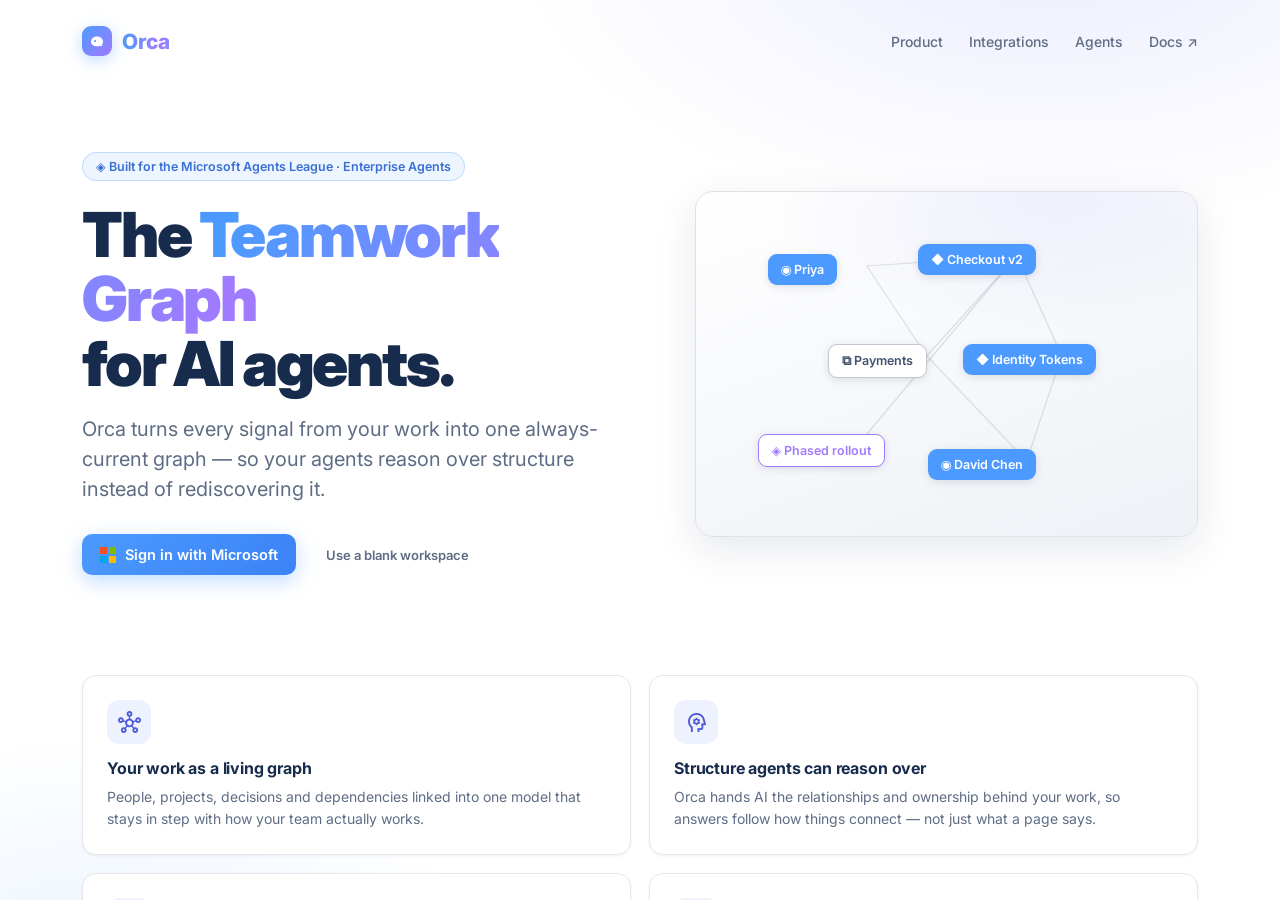
==== web/index.html @ d0d01e32 "Landing: animated Orca wordmark (gradient shimmer) + logo float + hero entrance" ====
<!DOCTYPE html>
<html lang="en">
<head>
  <meta charset="UTF-8" />
  <meta name="viewport" content="width=device-width, initial-scale=1.0" />
  <title>Orca — The Teamwork Graph for AI agents</title>
  <link rel="icon" type="image/svg+xml" href="./favicon.svg" />
  <link rel="apple-touch-icon" href="./favicon.svg" />
  <link rel="preconnect" href="https://fonts.googleapis.com" />
  <link rel="preconnect" href="https://fonts.gstatic.com" crossorigin />
  <link href="https://fonts.googleapis.com/css2?family=Material+Symbols+Outlined:opsz,wght,FILL,GRAD@20..48,400,0,0&display=swap" rel="stylesheet" />
  <link href="https://fonts.googleapis.com/css2?family=Inter:wght@400;500;600;700;800;900&family=JetBrains+Mono:wght@500;600&display=swap" rel="stylesheet" />
  <link rel="stylesheet" href="./styles.css?v=1781493607" />

  <!-- Graph + markdown libs (CDN, no build step). Order matters for fcose. -->
  <script src="https://cdn.jsdelivr.net/npm/cytoscape@3.30.2/dist/cytoscape.min.js"></script>
  <script src="https://cdn.jsdelivr.net/npm/layout-base@2.0.1/layout-base.js"></script>
  <script src="https://cdn.jsdelivr.net/npm/cose-base@2.2.0/cose-base.js"></script>
  <script src="https://cdn.jsdelivr.net/npm/cytoscape-fcose@2.2.0/cytoscape-fcose.js"></script>
  <script src="https://cdn.jsdelivr.net/npm/marked/marked.min.js"></script>
  <script src="https://cdn.jsdelivr.net/npm/@azure/msal-browser@2.38.3/lib/msal-browser.min.js"></script>
</head>
<body>
  <div id="app"></div>
  <!-- local/runtime config (git-ignored; not committed). Sets window.ORCA_MSAL_CLIENT_ID etc. -->
  <script src="./config.js"></script>
  <script type="module" src="./app.js?v=1781493607"></script>
</body>
</html>
---- web/styles.css ----
:root {
  --bg: #0d1117;
  --bg-2: #11151c;
  --panel: #161b22;
  --panel-2: #1c2128;
  --panel-3: #21262d;
  --border: #2a313c;
  --border-soft: #232a33;
  --text: #e6edf3;
  --text-dim: #9aa6b2;
  --text-faint: #6b7682;
  --accent: #4c9aff;
  --accent-2: #a17bff;
  --green: #57d9a3;
  --orange: #ffab00;
  --red: #ff5630;
  --shadow: 0 10px 40px rgba(0,0,0,0.45);
  --radius: 12px;
}

* { box-sizing: border-box; }
html, body { height: 100%; margin: 0; }
body {
  font-family: 'Inter', system-ui, -apple-system, sans-serif;
  background: var(--bg);
  color: var(--text);
  -webkit-font-smoothing: antialiased;
  overflow: hidden;
}
#app { height: 100vh; width: 100vw; }
button { font-family: inherit; cursor: pointer; }
a { color: inherit; }
::-webkit-scrollbar { width: 9px; height: 9px; }
::-webkit-scrollbar-thumb { background: #2c333d; border-radius: 6px; }
::-webkit-scrollbar-track { background: transparent; }

/* ============ Brand mark ============ */
.brand { display: inline-flex; align-items: center; gap: 10px; font-weight: 800; letter-spacing: -0.02em; }
.brand .logo {
  width: 30px; height: 30px; border-radius: 9px;
  background: linear-gradient(135deg, #4c9aff, #a17bff);
  display: grid; place-items: center; color: #fff; font-size: 17px;
  box-shadow: 0 4px 16px rgba(76,154,255,0.35);
}
.brand .logo svg { width: 18px; height: 18px; }

/* ============ Landing ============ */
.landing {
  height: 100vh; overflow-y: auto;
  background:
    radial-gradient(900px 500px at 80% -5%, rgba(76,154,255,0.16), transparent 60%),
    radial-gradient(700px 500px at 10% 110%, rgba(161,123,255,0.14), transparent 55%),
    var(--bg);
}
.landing-nav {
  max-width: 1180px; margin: 0 auto; padding: 26px 32px;
  display: flex; align-items: center; justify-content: space-between;
}
.landing-nav .brand { font-size: 21px; }
.landing-nav .nav-links { display: flex; gap: 26px; color: var(--text-dim); font-size: 14px; font-weight: 500; }
.landing-nav .nav-links span { cursor: default; }

.hero {
  max-width: 1180px; margin: 0 auto; padding: 70px 32px 40px;
  display: grid; grid-template-columns: 1.05fr 0.95fr; gap: 56px; align-items: center;
}
.hero-eyebrow {
  display: inline-flex; align-items: center; gap: 8px;
  font-size: 12.5px; font-weight: 600; color: var(--accent);
  background: rgba(76,154,255,0.1); border: 1px solid rgba(76,154,255,0.25);
  padding: 6px 13px; border-radius: 999px; margin-bottom: 22px;
}
.hero h1 {
  font-size: 62px; line-height: 1.04; letter-spacing: -0.035em;
  margin: 0 0 18px; font-weight: 900;
}
.hero h1 .grad {
  background: linear-gradient(120deg, #4c9aff 10%, #a17bff 90%);
  -webkit-background-clip: text; background-clip: text; -webkit-text-fill-color: transparent;
}
.hero .tagline { font-size: 20px; color: var(--text-dim); margin: 0 0 30px; line-height: 1.5; max-width: 520px; }
.hero-actions { display: flex; align-items: center; gap: 16px; flex-wrap: wrap; }

.btn {
  border: 1px solid var(--border); background: var(--panel-2); color: var(--text);
  padding: 12px 18px; border-radius: 10px; font-size: 14.5px; font-weight: 600;
  display: inline-flex; align-items: center; gap: 9px; transition: all .15s ease;
}
.btn:hover { border-color: #3a434f; background: var(--panel-3); }
.btn-primary {
  background: linear-gradient(135deg, #4c9aff, #3b82f6); border: none; color: #fff;
  box-shadow: 0 6px 20px rgba(76,154,255,0.35);
}
.btn-primary:hover { filter: brightness(1.08); }
.btn-ghost { background: transparent; border-color: transparent; color: var(--text-dim); }
.btn-ghost:hover { color: var(--text); background: var(--panel-2); }
.btn-sm { padding: 8px 13px; font-size: 13px; }
.btn[disabled] { opacity: .5; cursor: not-allowed; }
.ms-logo { display: inline-grid; grid-template-columns: 1fr 1fr; gap: 2px; width: 16px; height: 16px; }
.ms-logo i { display: block; }
.ms-logo i:nth-child(1){background:#f25022;} .ms-logo i:nth-child(2){background:#7fba00;}
.ms-logo i:nth-child(3){background:#00a4ef;} .ms-logo i:nth-child(4){background:#ffb900;}

.hero-visual {
  background: linear-gradient(160deg, #11161e, #0c1016);
  border: 1px solid var(--border); border-radius: 18px; padding: 22px;
  box-shadow: var(--shadow); position: relative; overflow: hidden;
}
.hero-visual::before {
  content:''; position:absolute; inset:0;
  background: radial-gradient(400px 200px at 70% 0%, rgba(161,123,255,0.12), transparent 70%);
}
.mini-graph { position: relative; height: 300px; }
.mini-chip {
  position: absolute; display: inline-flex; align-items: center; gap: 7px;
  padding: 8px 13px; border-radius: 9px; font-size: 12.5px; font-weight: 600;
  white-space: nowrap; box-shadow: 0 3px 12px rgba(0,0,0,.4);
}
.mini-svg { position: absolute; inset: 0; width: 100%; height: 100%; pointer-events: none; }

.features {
  max-width: 1180px; margin: 30px auto 0; padding: 30px 32px 90px;
  display: grid; grid-template-columns: repeat(2, 1fr); gap: 18px;
}
.feature {
  background: var(--panel); border: 1px solid var(--border-soft); border-radius: 14px;
  padding: 24px; transition: border-color .15s, transform .15s;
}
.feature:hover { border-color: #313a46; transform: translateY(-2px); }
.feature .ic { font-size: 22px; margin-bottom: 12px; display:block; }
.feature h3 { margin: 0 0 8px; font-size: 16px; font-weight: 700; letter-spacing: -0.01em; }
.feature p { margin: 0; color: var(--text-dim); font-size: 14px; line-height: 1.55; }
.feature.stat h3 { font-size: 30px; background: linear-gradient(120deg,#57d9a3,#4c9aff); -webkit-background-clip:text; background-clip:text; -webkit-text-fill-color:transparent; }

/* ============ Modal (blank workspace / connect) ============ */
.modal-overlay {
  position: fixed; inset: 0; background: rgba(5,8,12,0.7); backdrop-filter: blur(4px);
  display: grid; place-items: center; z-index: 100; animation: fade .15s ease;
}
@keyframes fade { from { opacity: 0; } }
.modal {
  background: var(--panel); border: 1px solid var(--border); border-radius: 16px;
  width: 460px; max-width: calc(100vw - 40px); padding: 28px; box-shadow: var(--shadow);
  animation: pop .18s ease;
}
@keyframes pop { from { transform: translateY(10px) scale(.98); opacity: 0; } }
.modal h2 { margin: 0 0 6px; font-size: 20px; letter-spacing: -0.01em; }
.modal p.sub { margin: 0 0 20px; color: var(--text-dim); font-size: 13.5px; }
.field { margin-bottom: 14px; }
.field label { display: block; font-size: 12px; color: var(--text-dim); margin-bottom: 6px; font-weight: 600; }
.field input, .field textarea, .field select {
  width: 100%; background: var(--bg-2); border: 1px solid var(--border); color: var(--text);
  padding: 11px 13px; border-radius: 9px; font-size: 14px; font-family: inherit; outline: none;
}
.field input:focus, .field textarea:focus { border-color: var(--accent); }
.field textarea { resize: vertical; min-height: 110px; line-height: 1.5; }
.modal-actions { display: flex; gap: 10px; justify-content: flex-end; margin-top: 8px; }
.modal-close { position: absolute; }

/* ============ Workspace shell ============ */
.workspace { display: grid; grid-template-columns: 270px 1fr; height: 100vh; }
@media (max-width: 1200px){ .workspace { grid-template-columns: 240px 1fr; } }

.sidebar { background: var(--bg-2); border-right: 1px solid var(--border-soft); display: flex; flex-direction: column; overflow: hidden; }
.sidebar-head { padding: 18px 18px 14px; border-bottom: 1px solid var(--border-soft); }
.sidebar-head .brand { font-size: 17px; }
.ws-card { display: flex; align-items: center; gap: 11px; margin-top: 16px; }
.ws-avatar {
  width: 36px; height: 36px; border-radius: 50%; flex: none;
  background: linear-gradient(135deg, #4c9aff, #a17bff); display: grid; place-items: center;
  color: #fff; font-weight: 700; font-size: 14px;
}
.ws-card .meta { overflow: hidden; }
.ws-card .meta .nm { font-weight: 600; font-size: 13.5px; white-space: nowrap; overflow: hidden; text-overflow: ellipsis; }
.ws-card .meta .sub { font-size: 11.5px; color: var(--text-faint); white-space: nowrap; overflow: hidden; text-overflow: ellipsis; }

.nav-seg { display: flex; gap: 4px; padding: 12px 14px; }
.nav-seg button {
  flex: 1; background: transparent; border: 1px solid transparent; color: var(--text-dim);
  padding: 8px; border-radius: 8px; font-size: 13px; font-weight: 600;
}
.nav-seg button.active { background: var(--panel-2); color: var(--text); border-color: var(--border); }

.side-section { padding: 6px 14px; flex: 1; overflow-y: auto; }
.side-section .hdr {
  display: flex; align-items: center; justify-content: space-between;
  padding: 12px 4px 8px; font-size: 11px; text-transform: uppercase; letter-spacing: .08em;
  color: var(--text-faint); font-weight: 700;
}
.source-item {
  display: flex; align-items: center; gap: 10px; padding: 9px 10px; border-radius: 9px;
  margin-bottom: 4px; transition: background .12s;
}
.source-item:hover { background: var(--panel-2); }
.source-ic { width: 30px; height: 30px; border-radius: 8px; flex: none; display: grid; place-items: center; font-size: 14px; background: var(--panel-2); border: 1px solid var(--border); }
.source-item .nm { font-size: 13px; font-weight: 500; white-space: nowrap; overflow: hidden; text-overflow: ellipsis; }
.source-item .ty { font-size: 11px; color: var(--text-faint); }
.badge {
  font-size: 9.5px; font-weight: 800; text-transform: uppercase; letter-spacing: .05em;
  padding: 2px 8px; border-radius: 999px; flex: none; border: 1px solid transparent;
}
.badge.connected, .badge.ingested { background: rgba(0,135,90,0.10); color: #006644; border-color: rgba(0,135,90,0.45); }
.badge.pending { background: rgba(255,139,0,0.10); color: #b25000; border-color: rgba(255,139,0,0.45); }
.badge.soon { background: rgba(99,102,241,0.08); color: #4c5bd4; border-color: rgba(99,102,241,0.35); }

.add-source-btn {
  margin: 8px 14px 14px; padding: 11px; border-radius: 10px; width: calc(100% - 28px);
  background: var(--panel-2); border: 1px dashed #3a434f; color: var(--text);
  font-weight: 600; font-size: 13.5px; display: flex; align-items: center; justify-content: center; gap: 8px;
}
.add-source-btn:hover { border-color: var(--accent); color: var(--accent); }
.sidebar-foot { padding: 12px 14px; border-top: 1px solid var(--border-soft); }

/* ============ Center (graph) ============ */
.center { background: var(--bg); position: relative; display: flex; flex-direction: column; overflow: hidden; }
.toolbar {
  position: absolute; top: 14px; left: 14px; right: 14px; z-index: 5;
  display: flex; align-items: center; gap: 10px;
}
.toolbar .title { font-weight: 700; font-size: 14px; margin-right: auto; display:flex; align-items:center; gap:8px; }
.toolbar .title .dot { width: 7px; height: 7px; border-radius: 50%; background: var(--green); box-shadow: 0 0 8px var(--green); }
.search-box { position: relative; }
.search-box input {
  width: 230px; background: rgba(22,27,34,0.9); border: 1px solid var(--border); color: var(--text);
  padding: 9px 12px 9px 32px; border-radius: 9px; font-size: 13px; outline: none; backdrop-filter: blur(6px);
}
.search-box input:focus { border-color: var(--accent); width: 270px; }
.search-box .si { position: absolute; left: 11px; top: 50%; transform: translateY(-50%); color: var(--text-faint); font-size: 13px; }
.tool-btn {
  width: 36px; height: 36px; border-radius: 9px; background: rgba(22,27,34,0.9); backdrop-filter: blur(6px);
  border: 1px solid var(--border); color: var(--text-dim); display: grid; place-items: center; font-size: 15px;
}
.tool-btn:hover { color: var(--text); border-color: #3a434f; }

#cy { flex: 1; width: 100%; height: 100%; }

.graph-legend {
  position: absolute; bottom: 14px; left: 14px; z-index: 5;
  display: flex; flex-wrap: wrap; gap: 6px 14px; max-width: 60%;
  background: rgba(13,17,23,0.7); backdrop-filter: blur(6px);
  padding: 9px 13px; border-radius: 10px; border: 1px solid var(--border-soft);
}
.graph-legend .lg { display: inline-flex; align-items: center; gap: 6px; font-size: 11.5px; color: var(--text-dim); }
.graph-legend .lg .sw { width: 11px; height: 11px; border-radius: 4px; flex: none; }

.evidence-bar {
  position: absolute; bottom: 14px; right: 14px; z-index: 6;
  display: none; align-items: center; gap: 12px;
  background: rgba(76,154,255,0.12); border: 1px solid rgba(76,154,255,0.4);
  padding: 9px 14px; border-radius: 10px; font-size: 12.5px; color: var(--accent); backdrop-filter: blur(6px);
}
.evidence-bar.show { display: flex; }
.evidence-bar button { background: rgba(76,154,255,0.2); border: none; color: var(--accent); padding: 5px 10px; border-radius: 7px; font-size: 12px; font-weight: 600; }

.empty-state {
  position: absolute; inset: 0; display: flex; flex-direction: column; align-items: center; justify-content: center;
  text-align: center; padding: 40px; z-index: 4;
}
.empty-state .big { font-size: 46px; margin-bottom: 16px; opacity: .8; }
.empty-state h2 { margin: 0 0 8px; font-size: 22px; }
.empty-state p { color: var(--text-dim); margin: 0 0 24px; max-width: 380px; line-height: 1.5; }
.empty-state .row { display: flex; gap: 12px; flex-wrap: wrap; justify-content: center; }

/* graph loading */
.cy-loading { position: absolute; inset: 0; display: grid; place-items: center; z-index: 3; color: var(--text-faint); font-size: 13px; }

/* ============ Right (Ask Orca) ============ */
/* floating bottom-right assistant */
.askpanel {
  position: fixed; right: 24px; bottom: 24px; z-index: 60;
  width: 400px; height: min(72vh, 680px);
  background: var(--bg-2); border: 1px solid var(--border-soft); border-radius: 16px;
  box-shadow: 0 24px 70px rgba(0,0,0,0.55), 0 0 0 1px rgba(255,255,255,0.02);
  display: flex; flex-direction: column; overflow: hidden;
  transform: translateY(16px) scale(0.98); opacity: 0; pointer-events: none;
  transition: transform .18s ease, opacity .18s ease;
}
.askpanel.open { transform: none; opacity: 1; pointer-events: auto; }
.askpanel-head .hd { flex: 1; }
.ask-close { margin-left: auto; background: transparent; border: 0; color: var(--text-faint); font-size: 18px; cursor: pointer; border-radius: 8px; width: 30px; height: 30px; }
.ask-close:hover { background: var(--surface); color: var(--text); }
.ask-fab {
  position: fixed; right: 24px; bottom: 24px; z-index: 60;
  display: inline-flex; align-items: center; gap: 9px;
  padding: 12px 18px 12px 14px; border: 0; border-radius: 999px; cursor: pointer;
  background: linear-gradient(135deg,#4c9aff,#a17bff); color: #fff; font-weight: 700; font-size: 14px;
  box-shadow: 0 12px 34px rgba(76,154,255,0.45);
  transition: transform .15s ease, opacity .15s ease;
}
.ask-fab svg, .ask-fab .logo { width: 20px; height: 20px; }
.ask-fab:hover { transform: translateY(-2px); }
.ask-fab.hidden { opacity: 0; pointer-events: none; transform: scale(0.9); }
.followups { display: flex; flex-direction: column; gap: 7px; margin-top: 4px; }
.chip.followup { text-align: left; white-space: normal; line-height: 1.35; }
.askpanel-head { padding: 16px 18px; border-bottom: 1px solid var(--border-soft); display: flex; align-items: center; gap: 10px; }
.askpanel-head .orca-mark { width: 30px; height: 30px; border-radius: 9px; background: linear-gradient(135deg,#4c9aff,#a17bff); display:grid; place-items:center; color:#fff; font-weight:800; }
.askpanel-head .t { font-weight: 700; font-size: 15px; }
.askpanel-head .s { font-size: 11.5px; color: var(--text-faint); }

.ask-body { flex: 1; overflow-y: auto; padding: 16px 18px; }
.ask-intro { color: var(--text-dim); font-size: 13.5px; line-height: 1.55; margin-bottom: 16px; }
.chips { display: flex; flex-wrap: wrap; gap: 8px; margin-bottom: 8px; }
.chip {
  background: var(--panel-2); border: 1px solid var(--border); color: var(--text-dim);
  padding: 8px 12px; border-radius: 999px; font-size: 12.5px; font-weight: 500; transition: all .12s;
}
.chip:hover { border-color: var(--accent); color: var(--text); }

.qa { margin-bottom: 22px; }
.qa .q { display: flex; gap: 10px; margin-bottom: 14px; }
.qa .q .ava { width: 26px; height: 26px; border-radius: 50%; flex:none; background: var(--panel-3); display:grid; place-items:center; font-size:12px; font-weight:700; color: var(--text-dim); }
.qa .q .txt { background: var(--panel-2); border: 1px solid var(--border); padding: 9px 13px; border-radius: 12px; border-top-left-radius: 4px; font-size: 13.5px; font-weight: 500; }

.answer-card { background: var(--panel); border: 1px solid var(--border-soft); border-radius: 14px; padding: 16px; }
.answer-card.refused { border-color: rgba(255,86,48,0.5); background: rgba(255,86,48,0.06); }
.refused-tag { display:inline-flex; align-items:center; gap:6px; font-size:11px; font-weight:700; text-transform:uppercase; letter-spacing:.05em; color: var(--red); margin-bottom: 8px; }

.confidence { display: flex; align-items: center; gap: 10px; margin-bottom: 14px; }
.confidence .label { font-size: 11px; color: var(--text-faint); font-weight: 600; white-space: nowrap; }
.confidence .track { flex: 1; height: 6px; background: var(--panel-3); border-radius: 99px; overflow: hidden; }
.confidence .fill { height: 100%; border-radius: 99px; background: linear-gradient(90deg, #4c9aff, #57d9a3); transition: width .5s ease; }
.confidence .pct { font-size: 12px; font-weight: 700; color: var(--text); }

.md { font-size: 13.8px; line-height: 1.6; color: var(--text); }
.md p { margin: 0 0 10px; }
.md strong { color: #fff; font-weight: 700; }
.md ul, .md ol { margin: 0 0 10px; padding-left: 20px; }
.md li { margin-bottom: 4px; }
.md code { background: var(--panel-3); padding: 1px 5px; border-radius: 5px; font-family: 'JetBrains Mono', monospace; font-size: 12px; }
.md h1,.md h2,.md h3 { font-size: 15px; margin: 12px 0 8px; }
.md a { color: var(--accent); }

.section-label { font-size: 11px; text-transform: uppercase; letter-spacing: .07em; color: var(--text-faint); font-weight: 700; margin: 18px 0 10px; display:flex; align-items:center; gap:7px; }

.trace { counter-reset: step; }
.trace .step {
  position: relative; padding: 0 0 14px 34px; counter-increment: step;
}
.trace .step::before {
  content: counter(step); position: absolute; left: 0; top: -1px;
  width: 22px; height: 22px; border-radius: 50%; background: var(--accent); color: #fff;
  font-size: 11px; font-weight: 700; display: grid; place-items: center;
}
.trace .step::after {
  content: ''; position: absolute; left: 10.5px; top: 24px; bottom: 0; width: 1.5px;
  background: var(--border);
}
.trace .step:last-child { padding-bottom: 0; }
.trace .step:last-child::after { display: none; }
.trace .step .body { font-size: 12.8px; line-height: 1.5; color: var(--text-dim); }
.trace .step .body strong { color: var(--text); }

.citation {
  background: var(--panel-2); border: 1px solid var(--border-soft); border-radius: 10px;
  padding: 11px 13px; margin-bottom: 8px;
}
.citation .top { display: flex; align-items: center; gap: 8px; margin-bottom: 5px; }
.citation .n { width: 18px; height: 18px; border-radius: 5px; background: var(--accent); color:#fff; font-size: 10px; font-weight: 700; display: grid; place-items: center; flex:none; }
.citation .cl { font-size: 12.5px; font-weight: 600; line-height: 1.3; }
.citation .src { font-size: 11px; color: var(--accent); margin-bottom: 6px; }
.citation .ex { font-size: 11.8px; color: var(--text-faint); line-height: 1.5; }

.workiq { background: var(--panel-2); border: 1px solid var(--border-soft); border-radius: 10px; padding: 12px 13px; }
.workiq .who { font-size: 12.5px; font-weight: 600; margin-bottom: 2px; }
.workiq .role { font-size: 11px; color: var(--text-faint); margin-bottom: 10px; }
.workiq .signal { display: flex; gap: 9px; padding: 7px 0; border-top: 1px solid var(--border-soft); }
.workiq .signal .si { font-size: 13px; flex:none; }
.workiq .signal .sx { font-size: 11.6px; color: var(--text-dim); line-height: 1.45; }
.workiq .signal .sx b { color: var(--text); font-weight: 600; }

.ask-input-bar { padding: 14px 16px; border-top: 1px solid var(--border-soft); display: flex; gap: 9px; }
.ask-input-bar input {
  flex: 1; background: var(--bg); border: 1px solid var(--border); color: var(--text);
  padding: 12px 14px; border-radius: 11px; font-size: 13.5px; outline: none;
}
.ask-input-bar input:focus { border-color: var(--accent); }
.ask-send { width: 44px; flex: none; border: none; border-radius: 11px; background: linear-gradient(135deg,#4c9aff,#3b82f6); color: #fff; font-size: 16px; display:grid; place-items:center; }
.ask-send:hover { filter: brightness(1.1); }

.thinking { display: flex; gap: 6px; padding: 4px 0; }
.thinking span { width: 7px; height: 7px; border-radius: 50%; background: var(--accent); animation: bounce 1.2s infinite; }
.thinking span:nth-child(2){ animation-delay: .15s; } .thinking span:nth-child(3){ animation-delay: .3s; }
@keyframes bounce { 0%,60%,100%{ transform: translateY(0); opacity:.4;} 30%{ transform: translateY(-6px); opacity:1; } }

/* ============ Node detail drawer ============ */
.detail-drawer {
  position: absolute; top: 60px; right: 14px; width: 320px; max-height: calc(100% - 90px); z-index: 8;
  background: var(--panel); border: 1px solid var(--border); border-radius: 14px; box-shadow: var(--shadow);
  display: none; flex-direction: column; overflow: hidden; animation: pop .18s ease;
}
.detail-drawer.show { display: flex; }
.detail-head { padding: 16px; border-bottom: 1px solid var(--border-soft); }
.detail-head .kind-chip { display:inline-flex; align-items:center; gap:7px; font-size:11px; font-weight:700; padding:4px 10px; border-radius:999px; margin-bottom:10px; }
.detail-head .nm { font-size: 17px; font-weight: 700; letter-spacing: -0.01em; }
.detail-body { padding: 14px 16px; overflow-y: auto; }
.attr { display: flex; justify-content: space-between; gap: 12px; padding: 6px 0; border-bottom: 1px solid var(--border-soft); font-size: 12.5px; }
.attr .k { color: var(--text-faint); text-transform: capitalize; }
.attr .v { color: var(--text); text-align: right; font-weight: 500; }
.neighbor {
  display: flex; align-items: center; gap: 10px; padding: 9px 8px; border-radius: 9px; margin-top: 4px; transition: background .12s;
}
.neighbor:hover { background: var(--panel-2); }
.neighbor .ic { width: 26px; height: 26px; border-radius: 7px; flex:none; display:grid; place-items:center; font-size:13px; }
.neighbor .nb-nm { font-size: 12.8px; font-weight: 600; }
.neighbor .nb-rel { font-size: 11px; color: var(--text-faint); }
.detail-close { background: transparent; border: none; color: var(--text-faint); font-size: 18px; position: absolute; top: 12px; right: 12px; }
.detail-close:hover { color: var(--text); }

/* ============ Objects view ============ */
.objects-view { position: absolute; inset: 0; background: var(--bg); display: flex; flex-direction: column; z-index: 4; }
.objects-head { padding: 18px 22px 0; }
.objects-head h2 { margin: 0 0 4px; font-size: 19px; }
.objects-head p { margin: 0 0 16px; color: var(--text-dim); font-size: 13px; }
.obj-tabs { display: flex; gap: 6px; flex-wrap: wrap; border-bottom: 1px solid var(--border-soft); padding-bottom: 0; }
.obj-tab {
  background: transparent; border: none; color: var(--text-dim); padding: 9px 14px; font-size: 13px; font-weight: 600;
  border-bottom: 2px solid transparent; display: inline-flex; align-items: center; gap: 7px;
}
.obj-tab.active { color: var(--text); border-bottom-color: var(--accent); }
.objects-body { flex: 1; overflow-y: auto; padding: 18px 22px; }
.obj-toolbar { display: flex; justify-content: space-between; align-items: center; margin-bottom: 14px; }
.obj-table { width: 100%; border-collapse: collapse; }
.obj-table th { text-align: left; font-size: 11px; text-transform: uppercase; letter-spacing: .05em; color: var(--text-faint); padding: 8px 12px; border-bottom: 1px solid var(--border); }
.obj-table td { padding: 11px 12px; border-bottom: 1px solid var(--border-soft); font-size: 13px; vertical-align: top; }
.obj-table tr:hover td { background: var(--panel); }
.obj-table .lbl { font-weight: 600; }
.pill { font-size: 11px; padding: 2px 9px; border-radius: 999px; background: var(--panel-2); border:1px solid var(--border); color: var(--text-dim); }
.del-btn { background: transparent; border: none; color: var(--text-faint); font-size: 14px; }
.del-btn:hover { color: var(--red); }

/* connector cards */
.connector-grid { display: grid; grid-template-columns: 1fr 1fr; gap: 12px; margin-top: 6px; }
.connector-card { background: var(--panel-2); border: 1px solid var(--border); border-radius: 12px; padding: 14px; }
.connector-card.full { grid-column: 1 / -1; }
.connector-card .ch { display: flex; align-items: center; gap: 10px; margin-bottom: 10px; }
.connector-card .ci { width: 34px; height: 34px; border-radius: 9px; display: grid; place-items: center; font-size: 16px; background: var(--panel-3); }
.connector-card .cn { font-weight: 600; font-size: 13.5px; }
.connector-card .cd { font-size: 11px; color: var(--text-faint); }
.connect-result { font-size: 12px; color: var(--green); margin-top: 8px; line-height: 1.4; }
.connect-result.err { color: var(--red); }

.toast {
  position: fixed; bottom: 24px; left: 50%; transform: translateX(-50%); z-index: 200;
  background: var(--panel); border: 1px solid var(--border); border-radius: 10px;
  padding: 12px 18px; font-size: 13px; box-shadow: var(--shadow); animation: pop .2s ease;
}
.toast.err { border-color: rgba(255,86,48,0.5); color: var(--red); }
.toast.ok { border-color: rgba(87,217,163,0.5); }

.spinner { width: 14px; height: 14px; border: 2px solid rgba(255,255,255,.3); border-top-color: #fff; border-radius: 50%; animation: spin .7s linear infinite; }
@keyframes spin { to { transform: rotate(360deg); } }

/* ===== board ===== */
.kboard { display: grid; grid-auto-flow: column; grid-auto-columns: minmax(240px, 1fr); gap: 14px; padding: 4px 2px 20px; overflow-x: auto; align-items: start; }
.kcol { background: var(--bg-2, #11151c); border: 1px solid var(--border-soft); border-radius: 12px; display: flex; flex-direction: column; min-height: 120px; }
.kcol-head { display: flex; align-items: center; justify-content: space-between; padding: 12px 14px; font-size: 12px; font-weight: 700; letter-spacing: .4px; text-transform: uppercase; color: var(--text-dim); border-bottom: 1px solid var(--border-soft); }
.kcol-head .kcount { background: var(--surface, #1c2230); color: var(--text-dim); border-radius: 999px; padding: 1px 8px; font-size: 11px; }
.kcol-body { padding: 10px; display: flex; flex-direction: column; gap: 9px; }
.kempty { color: var(--text-faint); font-size: 12px; text-align: center; padding: 8px 0; }
.kcard { background: var(--surface, #1b2230); border: 1px solid var(--border-soft); border-radius: 10px; padding: 11px 12px; cursor: default; transition: border-color .12s ease, transform .12s ease; }
.kcard:hover { border-color: var(--accent, #4c9aff); transform: translateY(-1px); }
.kcard-title { font-size: 13.5px; font-weight: 600; color: var(--text, #e8edf4); line-height: 1.35; margin-bottom: 9px; }
.kcard-meta { display: flex; align-items: center; gap: 7px; }
.kkey { font-size: 10.5px; font-weight: 700; color: var(--text-faint); letter-spacing: .5px; }
.kbadge { font-size: 10px; font-weight: 700; text-transform: uppercase; padding: 2px 7px; border-radius: 5px; letter-spacing: .3px; }
.kbadge.pri-high, .kbadge.sev-high { background: rgba(255,86,48,.16); color: #ff8a73; }
.kbadge.pri-medium, .kbadge.sev-medium { background: rgba(255,171,0,.16); color: #ffc24d; }
.kbadge.pri-low, .kbadge.sev-low { background: rgba(87,217,163,.16); color: #6ee0b4; }
.kassignee { margin-left: auto; width: 24px; height: 24px; border-radius: 50%; background: linear-gradient(135deg,#4c9aff,#a17bff); color: #fff; font-size: 10px; font-weight: 700; display: grid; place-items: center; }
.kcard-meta .del-btn { background: transparent; border: 0; cursor: pointer; opacity: .5; font-size: 12px; }
.kcard-meta .del-btn:hover { opacity: 1; }
.kassignee + .del-btn { margin-left: 6px; }

/* ===== appbar + tabs ===== */
.mi { font-family: 'JetBrains Mono','SF Mono',monospace; font-weight: 700; }
.appbar { display: flex; align-items: center; gap: 12px; padding: 12px 18px; border-bottom: 1px solid var(--border-soft); background: var(--bg-2); }
.appbar-search { flex: 1; max-width: 560px; margin: 0 auto 0 0; display: flex; align-items: center; gap: 9px; background: var(--bg); border: 1px solid var(--border); border-radius: 9px; padding: 9px 13px; }
.appbar-search .si { color: var(--text-faint); }
.appbar-search input { flex: 1; background: transparent; border: 0; outline: none; color: var(--text); font-size: 14px; }
.appbar .tool-btn { margin-left: 2px; }
.spacehdr { padding: 14px 18px 0; border-bottom: 1px solid var(--border-soft); background: var(--bg-2); }
.space-name { font-size: 19px; font-weight: 800; letter-spacing: -0.01em; display: flex; align-items: center; gap: 9px; margin-bottom: 12px; }
.space-name .space-ic { width: 26px; height: 26px; border-radius: 7px; background: linear-gradient(135deg,#6366f1,#4c9aff); display: grid; place-items: center; color: #1a1300; font-size: 14px; }
.tabbar { display: flex; gap: 4px; }
.tab { background: transparent; border: 0; border-bottom: 2px solid transparent; color: var(--text-dim); font-size: 14px; font-weight: 600; padding: 9px 14px; display: inline-flex; align-items: center; gap: 7px; }
.tab:hover { color: var(--text); }
.tab.active { color: var(--accent); border-bottom-color: var(--accent); }
.stage { flex: 1; position: relative; min-height: 0; }
#cy { position: absolute; inset: 0; width: 100%; height: 100%; }

/* ===== Terminal-style agent assistant ===== */
.askpanel.terminal { background: #0a0e16; border-color: #1c2533; font-family: 'JetBrains Mono','SF Mono',ui-monospace,monospace; }
.askpanel.terminal .askpanel-head { background: #0d1320; border-bottom-color: #1c2533; gap: 7px; padding: 11px 14px; }
.tdot { width: 11px; height: 11px; border-radius: 50%; display: inline-block; }
.tdot.r { background: #ff5f57; } .tdot.y { background: #febc2e; } .tdot.g { background: #28c840; }
.askpanel.terminal .askpanel-head .hd { margin-left: 8px; }
.askpanel.terminal .askpanel-head .t { font-size: 12.5px; font-weight: 600; color: #8b97a7; letter-spacing: .3px; }
.tprompt { color: #57d9a3; font-weight: 700; font-family: 'JetBrains Mono',monospace; }
.askpanel.terminal .ask-intro { color: #7e8b9c; font-size: 12.5px; line-height: 1.6; font-family: inherit; }
.askpanel.terminal .qa .q { display: flex; gap: 8px; align-items: baseline; margin-bottom: 10px; }
.askpanel.terminal .qa .q .txt { background: transparent; border: 0; padding: 0; color: #d7e0ec; font-size: 13px; font-family: inherit; }
.askpanel.terminal .answer-card { background: #0e1422; border-color: #1c2533; border-radius: 8px; font-size: 12.5px; }
.askpanel.terminal .ask-input-bar { background: #0d1320; border-top-color: #1c2533; align-items: center; gap: 8px; padding: 12px 14px; }
.askpanel.terminal .ask-input-bar input { background: transparent; border: 0; color: #d7e0ec; font-family: inherit; font-size: 13px; }
.askpanel.terminal .ask-send { background: transparent; border: 1px solid #243049; color: #57d9a3; border-radius: 7px; width: 32px; }
.askpanel.terminal .chip { font-family: inherit; background: #121a2b; border-color: #243049; color: #9fb0c4; }
.askpanel.terminal .chip:hover { border-color: #57d9a3; color: #cfe8db; }
.askpanel.terminal .section-label { color: #6f7d90; }
.askpanel.terminal .md { color: #d7e0ec; }

/* ===== Light enterprise theme (scoped to workspace shell) ===== */
.workspace{
  --bg:#ffffff; --bg-2:#f7f8fa; --panel:#ffffff; --panel-2:#f4f5f7; --panel-3:#ebecf0;
  --border:#dfe1e6; --border-soft:#ebecf0;
  --text:#172b4d; --text-dim:#5e6c84; --text-faint:#8993a4;
  --accent:#0052cc; --accent-2:#2684ff; --surface:#ffffff;
  background:#fff; color:var(--text);
}
.sidebar{ background:#f4f5f7; border-right-color:#dfe1e6; }
.appbar,.spacehdr{ background:#fff; }
.appbar-search{ background:#f4f5f7; }
.tool-btn{ color:var(--text-dim); }
.add-source-btn{ color:var(--text); }
/* source rows readable on light sidebar */
.sidebar .src .nm{ color:var(--text); }

/* graph stays on a focused dark canvas, with its own dark variable scope */
.stage{
  background:#0b0f17;
  --bg:#0b0f17; --bg-2:#11151c; --panel:#161b22; --panel-2:#1c2128; --panel-3:#21262d;
  --border:#2a313c; --border-soft:#232a33; --text:#e6edf3; --text-dim:#9aa6b2; --text-faint:#6b7682;
}

/* board is light, even though it lives inside the dark stage */
.objects-view{
  --bg:#fff; --bg-2:#f7f8fa; --panel:#fff; --panel-2:#f4f5f7; --panel-3:#ebecf0;
  --border:#dfe1e6; --border-soft:#ebecf0; --text:#172b4d; --text-dim:#5e6c84; --text-faint:#8993a4; --surface:#fff;
  background:#fff; color:var(--text);
}
.kcol{ background:#f4f5f7; }
.kcard{ background:#fff; box-shadow:0 1px 2px rgba(9,30,66,.10); }
.objects-head h2{ color:var(--text); }
.obj-tab{ color:var(--text-dim); }
.obj-tab.active{ color:var(--accent); }

/* ===== Material Symbols ===== */
.msi { font-family: 'Material Symbols Outlined'; font-weight: normal; font-style: normal; line-height: 1; letter-spacing: normal; text-transform: none; white-space: nowrap; -webkit-font-feature-settings: 'liga'; font-feature-settings: 'liga'; -webkit-font-smoothing: antialiased; vertical-align: middle; font-size: 18px; display: inline-block; }
.tab .msi { font-size: 18px; }
.btn .msi { font-size: 18px; }
.tool-btn .msi { font-size: 18px; }
.space-ic .msi { font-size: 16px; color: #1a1300; }
.ask-fab .msi { font-size: 19px; }
.appbar-search .si .msi, .appbar-search .msi { font-size: 19px; color: var(--text-faint); }
.add-source-btn .msi { font-size: 18px; vertical-align: -4px; }

/* ===== Light graph canvas + legend + toolbar (override earlier dark stage) ===== */
.stage{
  background:#eef1f5;
  --bg:#ffffff; --bg-2:#f7f8fa; --panel:#ffffff; --panel-2:#f4f5f7; --panel-3:#ebecf0;
  --border:#dfe1e6; --border-soft:#e4e7ec;
  --text:#172b4d; --text-dim:#5e6c84; --text-faint:#8993a4;
}
#cy{ background:#eef1f5; }
.graph-legend{ background:rgba(255,255,255,.92); border:1px solid #dfe1e6; color:#5e6c84; box-shadow:0 2px 8px rgba(9,30,66,.08); }
.graph-legend i, .graph-legend .dot, .graph-legend span[style]{ box-shadow:0 0 0 1px rgba(9,30,66,.18); }
.tool-btn{ background:#fff !important; border:1px solid #dfe1e6 !important; color:#5e6c84 !important; border-radius:8px; }
.tool-btn:hover{ background:#f4f5f7 !important; }
.evidence-bar{ background:#fff; border:1px solid #dfe1e6; color:#172b4d; box-shadow:0 2px 8px rgba(9,30,66,.1); }
.evidence-bar button{ color:var(--accent); }
.detail-drawer{ background:#fff; color:#172b4d; border-left:1px solid #dfe1e6; }
.cy-loading{ color:#5e6c84; }

/* ===== VS Code-style bottom terminal dock ===== */
.askpanel.terminal{
  position:fixed; left:270px; right:0; bottom:0; top:auto;
  width:auto; height:44vh; max-height:540px; min-height:240px;
  border:0; border-top:1px solid #1c2533; border-radius:0;
  box-shadow:0 -12px 34px rgba(0,0,0,.40);
  transform:translateY(100%);
}
.askpanel.terminal.open{ transform:none; }
@media (max-width:1200px){ .askpanel.terminal{ left:240px; } }
.askpanel.terminal .askpanel-head{ padding:9px 16px; }
.askpanel.terminal .ask-body{ padding:14px 18px; }
.askpanel.terminal .chips{ display:flex; flex-wrap:wrap; gap:8px; }
.askpanel.terminal .followups{ flex-direction:row; flex-wrap:wrap; }
/* keep the launcher as a small toggle, bottom-right above the dock */
.ask-fab{ z-index:61; }

/* material icon sizing in various contexts */
.source-ic .msi { font-size: 18px; }
.connector .ci .msi, .ch .ci .msi { font-size: 20px; }
.big .msi { font-size: 42px; }
.section-label .msi { font-size: 15px; vertical-align: -3px; }
.refused-tag .msi { font-size: 15px; vertical-align: -3px; }
.signal .si .msi { font-size: 16px; }

/* ===== Terminal: gray tone ===== */
.askpanel.terminal{ background:#23272e; border-top-color:#3a4049; }
.askpanel.terminal .askpanel-head{ background:#2b3038; border-bottom-color:#3a4049; }
.askpanel.terminal .ask-input-bar{ background:#2b3038; border-top-color:#3a4049; }
.askpanel.terminal .answer-card{ background:#2b3038; border-color:#3a4049; }
.askpanel.terminal .chip{ background:#2f343d; border-color:#3f4651; color:#c7d0db; }
.askpanel.terminal .chip:hover{ border-color:#57d9a3; color:#e7eef6; }
.askpanel.terminal .ask-send{ border-color:#3f4651; }
.askpanel.terminal .askpanel-head .t{ color:#aab4c0; }
.askpanel.terminal .ask-intro{ color:#9aa5b2; }

/* terminal toggle button active state */
.tool-btn.active{ background:#e6efff !important; border-color:var(--accent) !important; color:var(--accent) !important; }

/* terminal docks without covering content — content shrinks above it */
.askpanel.terminal{ height:min(44vh,540px); }
.center.term-open{ padding-bottom:min(44vh,540px); }
.center{ transition:padding-bottom .18s ease; }

/* ===== Fix: primary buttons must keep colored bg + white text on hover (app-wide) ===== */
.btn-primary, .btn-primary:hover, .btn-primary:focus {
  background: linear-gradient(135deg, #4c9aff, #3b82f6) !important;
  color: #fff !important;
  border: none !important;
}
.btn-primary:hover { filter: brightness(1.06); }
/* ghost/default buttons: ensure readable text on their hover bg */
.btn-ghost:hover { color: var(--text) !important; }
.chip:hover { color: var(--text) !important; }
.askpanel.terminal .chip:hover { color: #e7eef6 !important; }

/* ===== Space → Groups (sidebar) ===== */
.space-row{ display:flex; align-items:center; gap:9px; padding:8px 10px; border-radius:8px; font-weight:700; font-size:13.5px; color:var(--text); background:var(--panel-2); }
.space-row .msi{ font-size:18px; color:var(--accent); }
.group-sub{ font-size:10.5px; text-transform:uppercase; letter-spacing:.6px; color:var(--text-faint); margin:12px 0 6px 4px; font-weight:700; }
.group-item{ display:flex; align-items:center; gap:9px; width:100%; text-align:left; background:transparent; border:0; padding:7px 10px; border-radius:7px; color:var(--text-dim); font-size:13px; }
.group-item:hover{ background:var(--panel-2); color:var(--text); }
.group-item .msi{ font-size:17px; color:var(--text-faint); }
.group-item .gn{ flex:1; min-width:0; overflow:hidden; text-overflow:ellipsis; white-space:nowrap; }
.group-empty{ font-size:12px; color:var(--text-faint); padding:6px 10px; }

/* ===== styled confirm dialog ===== */
.confirm-modal{ width:400px; text-align:center; }
.confirm-modal h2{ margin-top:6px; }
.confirm-modal .sub{ margin-bottom:22px; }
.confirm-ic{ width:48px; height:48px; border-radius:50%; display:grid; place-items:center; margin:0 auto 14px; background:#e6efff; color:var(--accent); }
.confirm-ic .msi{ font-size:26px; }
.confirm-ic.danger{ background:#ffebe6; color:#de350b; }
.confirm-modal .modal-actions{ justify-content:center; }
.btn-danger{ background:#de350b !important; border:none !important; color:#fff !important; }
.btn-danger:hover{ filter:brightness(1.06); }

/* selected group highlight */
.group-item.active{ background:#e6efff; color:var(--accent); font-weight:700; }
.group-item.active .msi{ color:var(--accent); }
.group-item.active .gn{ color:var(--accent); }
.space-ic .msi{ color:#fff !important; }

/* match avatar to the space tile gradient */
.ws-avatar{ background:linear-gradient(135deg,#6366f1,#4c9aff) !important; color:#fff !important; }

/* ===== Landing: light theme (consistent with workspace) ===== */
.landing{
  --bg:#ffffff; --bg-2:#f7f8fa; --panel:#ffffff; --panel-2:#f4f5f7; --panel-3:#ebecf0;
  --border:#dfe1e6; --border-soft:#e4e7ec; --text:#172b4d; --text-dim:#5e6c84; --text-faint:#8993a4;
  background:
    radial-gradient(900px 500px at 82% -8%, rgba(99,102,241,0.12), transparent 60%),
    radial-gradient(720px 500px at 8% 112%, rgba(76,154,255,0.12), transparent 55%),
    #ffffff;
  color:#172b4d;
}
.landing-nav .brand{ color:#172b4d; }
.landing-nav .nav-links{ color:#5e6c84; }
.hero h1{ color:#172b4d; }
.hero .tagline{ color:#5e6c84; }
.hero-visual{ background:linear-gradient(160deg,#ffffff,#eef1f6); border:1px solid #dfe1e6; box-shadow:0 12px 40px rgba(9,30,66,.10); }
.hero-visual::before{ background:radial-gradient(400px 200px at 70% 0%, rgba(99,102,241,0.08), transparent 70%); }
.mini-chip{ box-shadow:0 2px 8px rgba(9,30,66,.12); }
.features .feature{ background:#fff; border:1px solid #e4e7ec; box-shadow:0 1px 3px rgba(9,30,66,.06); }
.feature .ic{ width:44px; height:44px; border-radius:12px; display:grid; place-items:center; background:#eef2ff; color:#4c5bd4; margin-bottom:14px; }
.feature .ic .msi{ font-size:23px; }
.feature h3{ color:#172b4d; }
.feature p{ color:#5e6c84; }
.feature.stat h3{ font-size:30px; }
.hero-eyebrow{ background:rgba(76,154,255,0.10); border:1px solid rgba(76,154,255,0.28); color:#3b6fd4; }

/* terminal window controls (functional traffic lights) + maximize */
.askpanel.terminal .tdot{ border:0; padding:0; cursor:pointer; transition:filter .12s ease; }
.askpanel.terminal .tdot:hover{ filter:brightness(1.15) saturate(1.2); }
.askpanel.terminal.maximized{ height:84vh; }
.center.term-max{ padding-bottom:84vh; }

/* ===== Modals: light theme (blank workspace, connect, confirm) ===== */
.modal-overlay{
  --bg:#ffffff; --bg-2:#f7f8fa; --panel:#ffffff; --panel-2:#f4f5f7; --panel-3:#ebecf0;
  --border:#dfe1e6; --border-soft:#e4e7ec; --text:#172b4d; --text-dim:#5e6c84; --text-faint:#8993a4;
  background: rgba(23,43,77,0.45);
}
.modal{ box-shadow:0 18px 55px rgba(9,30,66,.28); }
.modal h2{ color:#172b4d; }
.modal p.sub{ color:#5e6c84; }
.field label{ color:#5e6c84; }
.field input, .field textarea, .field select{ background:#fff; border-color:#dfe1e6; color:#172b4d; }

/* explicit light styling for the Add source / knowledge panel */
.modal .connector-card{ background:#f7f8fa !important; border:1px solid #e4e7ec !important; }
.modal .connector-card .ci{ background:#eef2ff !important; color:#4c5bd4 !important; }
.modal .connector-card .cn{ color:#172b4d !important; }
.modal .connector-card .cd{ color:#5e6c84 !important; }
.modal .connect-result{ color:#006644; }
.modal .connect-result.err{ color:#de350b; }
.modal .field input, .modal .field textarea{ background:#fff !important; border-color:#dfe1e6 !important; color:#172b4d !important; }

/* popups scroll within the viewport when taller than the screen */
.modal-overlay{ overflow-y:auto; padding:24px; }
.modal{ max-height:calc(100vh - 48px); overflow-y:auto; }

/* MSAL config steps */
.ms-steps{ margin:0 0 16px; padding-left:18px; color:#5e6c84; font-size:13px; line-height:1.7; }
.ms-steps code{ background:#f4f5f7; padding:1px 6px; border-radius:5px; font-size:12px; color:#172b4d; }
.connect-result.soon-note{ color:#5e6c84 !important; }

/* onboarding */
/* keep the container full-bleed (so flex centering works); constrain inner width instead */
.empty-state.onboarding .onb-steps{ width:100%; max-width:460px; }
.empty-state.onboarding .row{ max-width:460px; }
.onb-steps{ display:flex; flex-direction:column; gap:10px; margin:18px 0 22px; text-align:left; }
.onb-step{ display:flex; align-items:center; gap:12px; padding:11px 14px; border:1px solid var(--border-soft); border-radius:10px; background:var(--panel-2); }
.onb-step .msi{ font-size:22px; color:var(--text-faint); }
.onb-step.done .msi{ color:#36b37e; }
.onb-step b{ display:block; font-size:13.5px; color:var(--text); }
.onb-step span{ font-size:12px; color:var(--text-dim); }

/* board drag & drop + select fields */
.kcard{ cursor:grab; }
.kcard:active{ cursor:grabbing; }
.kcard.dragging{ opacity:.5; }
.kcol-body{ min-height:60px; transition:background .12s ease, box-shadow .12s ease; border-radius:8px; }
.kcol-body.drop-over{ background:#e6efff; box-shadow:inset 0 0 0 2px var(--accent); }
.kempty{ pointer-events:none; }
.field select{ width:100%; background:#fff; border:1px solid #dfe1e6; color:#172b4d; padding:11px 13px; border-radius:9px; font-size:14px; font-family:inherit; outline:none; text-transform:capitalize; }
.field select:focus{ border-color:var(--accent); }
.kcard-meta .del-btn .msi{ font-size:14px; }

/* ===== Integrations marketing strip (logos marquee) ===== */
.integrations{ max-width:1180px; margin:0 auto; padding:20px 32px 100px; text-align:center; }
.int-eyebrow{ display:inline-flex; align-items:center; gap:8px; font-size:12.5px; font-weight:600; color:var(--accent); background:rgba(76,154,255,0.10); border:1px solid rgba(76,154,255,0.28); padding:6px 13px; border-radius:999px; margin-bottom:18px; }
.int-title{ font-size:40px; font-weight:900; letter-spacing:-0.03em; margin:0 0 14px; color:#172b4d; }
.int-sub{ color:#5e6c84; font-size:16px; line-height:1.6; max-width:680px; margin:0 auto 34px; }
.logo-marquee{ position:relative; overflow:hidden; -webkit-mask-image:linear-gradient(90deg,transparent,#000 8%,#000 92%,transparent); mask-image:linear-gradient(90deg,transparent,#000 8%,#000 92%,transparent); }
.logo-track{ display:inline-flex; align-items:center; gap:30px; padding:14px 0; animation:marquee 36s linear infinite; will-change:transform; }
.logo-marquee:hover .logo-track{ animation-play-state:paused; }
@keyframes marquee{ from{ transform:translateX(0);} to{ transform:translateX(-50%);} }
.int-logo{ height:38px; width:38px; object-fit:contain; border-radius:9px; background:#fff; padding:6px; border:1px solid #e4e7ec; box-shadow:0 2px 8px rgba(9,30,66,.06); flex:none; animation:logoIn .5s ease backwards; transition:transform .15s ease; }
.int-logo:hover{ transform:translateY(-3px) scale(1.08); }
@keyframes logoIn{ from{ opacity:0; transform:translateY(10px) scale(.9);} to{ opacity:1; } }
/* compact banner inside the connect modal */
.int-banner{ background:linear-gradient(135deg,#eef2ff,#f4f8ff); border:1px solid #e0e7ff; border-radius:12px; padding:12px 14px 6px; margin:14px 0 4px; }
.int-banner-text{ font-size:12.5px; color:#42526e; margin-bottom:4px; }
.int-banner-text b{ color:#3b3fd4; }
.int-banner .int-logo{ height:30px; width:30px; }
.int-banner .logo-track{ gap:18px; padding:8px 0; animation-duration:28s; }

/* landing nav links are interactive */
.landing-nav .nav-links a { cursor: pointer; transition: color .15s ease; text-decoration: none; }
.landing-nav .nav-links a:hover { color: var(--accent); }

/* ===== Landing logo / hero entrance animations ===== */
.landing-nav .wordmark{
  background:linear-gradient(90deg,#4c9aff 0%,#a17bff 40%,#4c9aff 80%);
  background-size:200% auto; -webkit-background-clip:text; background-clip:text;
  -webkit-text-fill-color:transparent; color:transparent;
  animation: wmShimmer 3.2s linear infinite;
}
@keyframes wmShimmer{ to{ background-position:200% center; } }
.landing-nav .brand .logo{ animation: logoPop .6s cubic-bezier(.2,.8,.2,1) backwards, logoFloat 4.5s ease-in-out 0.6s infinite; }
@keyframes logoPop{ from{ transform:scale(.5) rotate(-10deg); opacity:0; } }
@keyframes logoFloat{ 0%,100%{ transform:translateY(0); } 50%{ transform:translateY(-3px); } }
.hero h1{ animation: heroUp .6s ease both; }
.hero .hero-eyebrow{ animation: heroUp .6s ease both; }
.hero .tagline{ animation: heroUp .6s ease .1s both; }
.hero .hero-actions{ animation: heroUp .6s ease .2s both; }
.hero-visual{ animation: heroUp .7s ease .15s both; }
@keyframes heroUp{ from{ opacity:0; transform:translateY(16px); } to{ opacity:1; } }
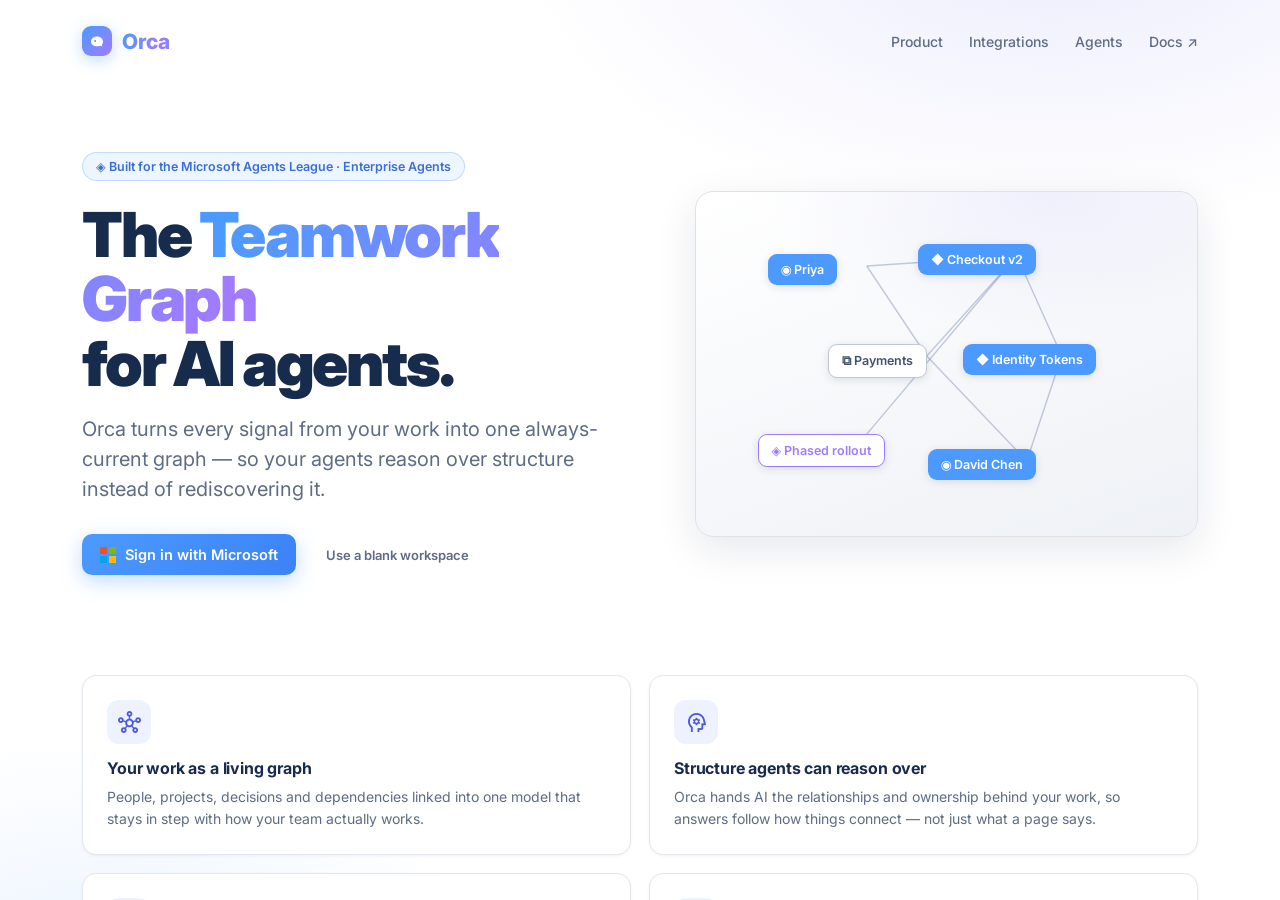
==== commit 126902d4: "Animate hero mini-graph: chips pop in staggered + float, links draw in" ====
--- a/web/index.html
+++ b/web/index.html
@@ -10,7 +10,7 @@
   <link rel="preconnect" href="https://fonts.gstatic.com" crossorigin />
   <link href="https://fonts.googleapis.com/css2?family=Material+Symbols+Outlined:opsz,wght,FILL,GRAD@20..48,400,0,0&display=swap" rel="stylesheet" />
   <link href="https://fonts.googleapis.com/css2?family=Inter:wght@400;500;600;700;800;900&family=JetBrains+Mono:wght@500;600&display=swap" rel="stylesheet" />
-  <link rel="stylesheet" href="./styles.css?v=1781493607" />
+  <link rel="stylesheet" href="./styles.css?v=1781493765" />
 
   <!-- Graph + markdown libs (CDN, no build step). Order matters for fcose. -->
   <script src="https://cdn.jsdelivr.net/npm/cytoscape@3.30.2/dist/cytoscape.min.js"></script>
@@ -24,6 +24,6 @@
   <div id="app"></div>
   <!-- local/runtime config (git-ignored; not committed). Sets window.ORCA_MSAL_CLIENT_ID etc. -->
   <script src="./config.js"></script>
-  <script type="module" src="./app.js?v=1781493607"></script>
+  <script type="module" src="./app.js?v=1781493765"></script>
 </body>
 </html>
--- a/web/styles.css
+++ b/web/styles.css
@@ -779,3 +779,10 @@
 .hero .hero-actions{ animation: heroUp .6s ease .2s both; }
 .hero-visual{ animation: heroUp .7s ease .15s both; }
 @keyframes heroUp{ from{ opacity:0; transform:translateY(16px); } to{ opacity:1; } }
+
+/* ===== Animated hero mini-graph ===== */
+.mini-chip{ opacity:0; animation: chipIn .5s cubic-bezier(.2,.8,.2,1) forwards, chipFloat 5s ease-in-out infinite; }
+@keyframes chipIn{ from{ opacity:0; transform:translateY(10px) scale(.85);} to{ opacity:1; transform:translateY(0) scale(1);} }
+@keyframes chipFloat{ 0%,100%{ } 50%{ transform:translateY(-4px);} }
+.mini-link{ stroke-dasharray:240; stroke-dashoffset:240; animation: linkDraw 1s ease forwards; }
+@keyframes linkDraw{ to{ stroke-dashoffset:0; } }
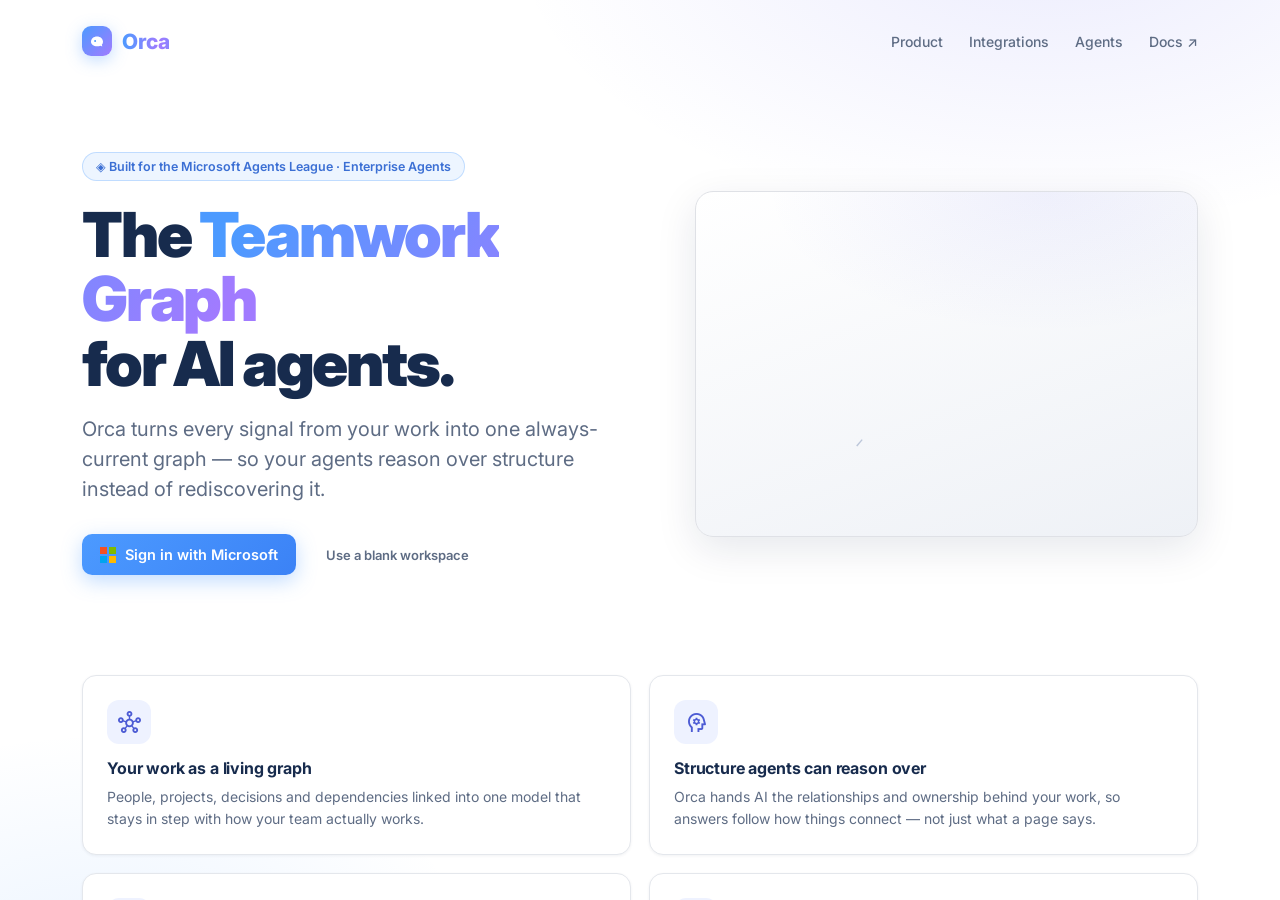
==== commit 34190345: "Hero mini-graph: loop the ordered build-in (chips + links) continuously" ====
--- a/web/index.html
+++ b/web/index.html
@@ -10,7 +10,7 @@
   <link rel="preconnect" href="https://fonts.gstatic.com" crossorigin />
   <link href="https://fonts.googleapis.com/css2?family=Material+Symbols+Outlined:opsz,wght,FILL,GRAD@20..48,400,0,0&display=swap" rel="stylesheet" />
   <link href="https://fonts.googleapis.com/css2?family=Inter:wght@400;500;600;700;800;900&family=JetBrains+Mono:wght@500;600&display=swap" rel="stylesheet" />
-  <link rel="stylesheet" href="./styles.css?v=1781493765" />
+  <link rel="stylesheet" href="./styles.css?v=1781493867" />
 
   <!-- Graph + markdown libs (CDN, no build step). Order matters for fcose. -->
   <script src="https://cdn.jsdelivr.net/npm/cytoscape@3.30.2/dist/cytoscape.min.js"></script>
@@ -24,6 +24,6 @@
   <div id="app"></div>
   <!-- local/runtime config (git-ignored; not committed). Sets window.ORCA_MSAL_CLIENT_ID etc. -->
   <script src="./config.js"></script>
-  <script type="module" src="./app.js?v=1781493765"></script>
+  <script type="module" src="./app.js?v=1781493867"></script>
 </body>
 </html>
--- a/web/styles.css
+++ b/web/styles.css
@@ -786,3 +786,22 @@
 @keyframes chipFloat{ 0%,100%{ } 50%{ transform:translateY(-4px);} }
 .mini-link{ stroke-dasharray:240; stroke-dashoffset:240; animation: linkDraw 1s ease forwards; }
 @keyframes linkDraw{ to{ stroke-dashoffset:0; } }
+
+/* ===== Hero mini-graph: looping, ordered build → hold → reset ===== */
+.mini-chip{ animation: chipLoop 8s ease-in-out infinite !important; }
+@keyframes chipLoop{
+  0%   { opacity:0; transform:translateY(10px) scale(.85); }
+  7%   { opacity:1; transform:translateY(0) scale(1); }
+  45%  { transform:translateY(-4px); }
+  72%  { opacity:1; transform:translateY(0); }
+  86%  { opacity:0; transform:translateY(8px) scale(.9); }
+  100% { opacity:0; transform:translateY(10px) scale(.85); }
+}
+.mini-link{ animation: linkLoop 8s linear infinite !important; }
+@keyframes linkLoop{
+  0%   { stroke-dashoffset:240; }
+  9%   { stroke-dashoffset:0; }
+  78%  { stroke-dashoffset:0; }
+  88%  { stroke-dashoffset:240; }
+  100% { stroke-dashoffset:240; }
+}
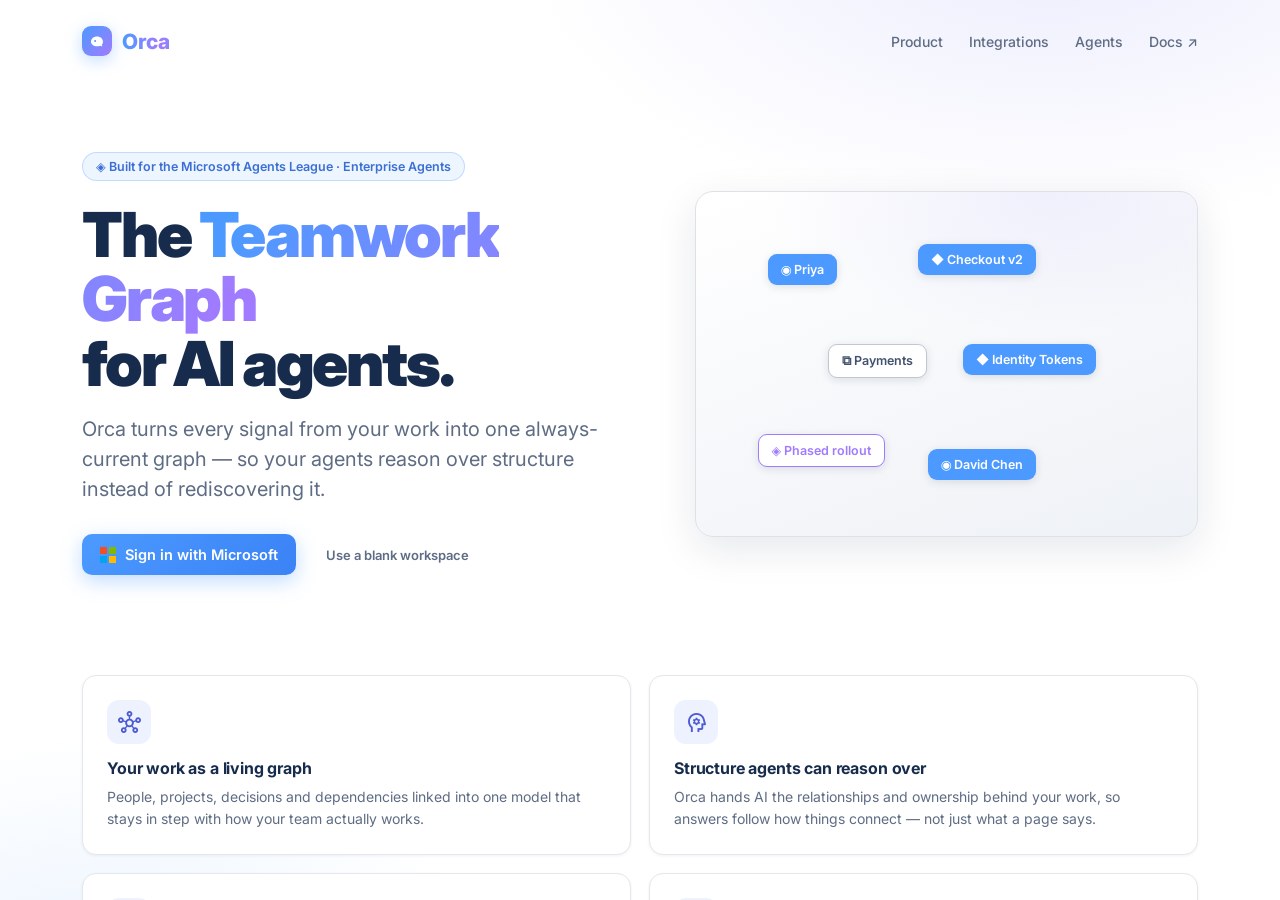
==== commit 4acb08ce: "Fix hero chips disappearing (base opacity) so spotlight animation shows" ====
--- a/web/index.html
+++ b/web/index.html
@@ -10,7 +10,7 @@
   <link rel="preconnect" href="https://fonts.gstatic.com" crossorigin />
   <link href="https://fonts.googleapis.com/css2?family=Material+Symbols+Outlined:opsz,wght,FILL,GRAD@20..48,400,0,0&display=swap" rel="stylesheet" />
   <link href="https://fonts.googleapis.com/css2?family=Inter:wght@400;500;600;700;800;900&family=JetBrains+Mono:wght@500;600&display=swap" rel="stylesheet" />
-  <link rel="stylesheet" href="./styles.css?v=1781493867" />
+  <link rel="stylesheet" href="./styles.css?v=1781494547" />
 
   <!-- Graph + markdown libs (CDN, no build step). Order matters for fcose. -->
   <script src="https://cdn.jsdelivr.net/npm/cytoscape@3.30.2/dist/cytoscape.min.js"></script>
@@ -24,6 +24,6 @@
   <div id="app"></div>
   <!-- local/runtime config (git-ignored; not committed). Sets window.ORCA_MSAL_CLIENT_ID etc. -->
   <script src="./config.js"></script>
-  <script type="module" src="./app.js?v=1781493867"></script>
+  <script type="module" src="./app.js?v=1781494547"></script>
 </body>
 </html>
--- a/web/styles.css
+++ b/web/styles.css
@@ -805,3 +805,19 @@
   88%  { stroke-dashoffset:240; }
   100% { stroke-dashoffset:240; }
 }
+
+/* ===== Hero mini-graph: entrance + recursive traveling spotlight (overrides earlier loops) ===== */
+.mini-chip{ animation: chipIn .55s cubic-bezier(.2,.8,.2,1) backwards, chipSpot var(--spot-dur,6s) ease-in-out infinite !important; }
+@keyframes chipIn{ from{ opacity:0; transform:translateY(10px) scale(.85);} to{ opacity:1; transform:translateY(0) scale(1);} }
+@keyframes chipSpot{
+  0%   { transform:scale(1); box-shadow:0 3px 12px rgba(9,30,66,.16); }
+  4%   { transform:scale(1.17); box-shadow:0 0 0 3px rgba(76,154,255,.55), 0 14px 30px rgba(76,154,255,.55); z-index:6; }
+  13%  { transform:scale(1); box-shadow:0 3px 12px rgba(9,30,66,.16); }
+  100% { transform:scale(1); box-shadow:0 3px 12px rgba(9,30,66,.16); }
+}
+.mini-link{ stroke-dasharray:240; stroke-dashoffset:240; animation: linkDraw 1s ease backwards !important; }
+@keyframes linkDraw{ to{ stroke-dashoffset:0; } }
+.cmp-row{ display:flex; gap:8px; }
+
+/* fix: keep mini-graph chips visible after entrance (earlier rule set opacity:0) */
+.mini-chip{ opacity: 1; }
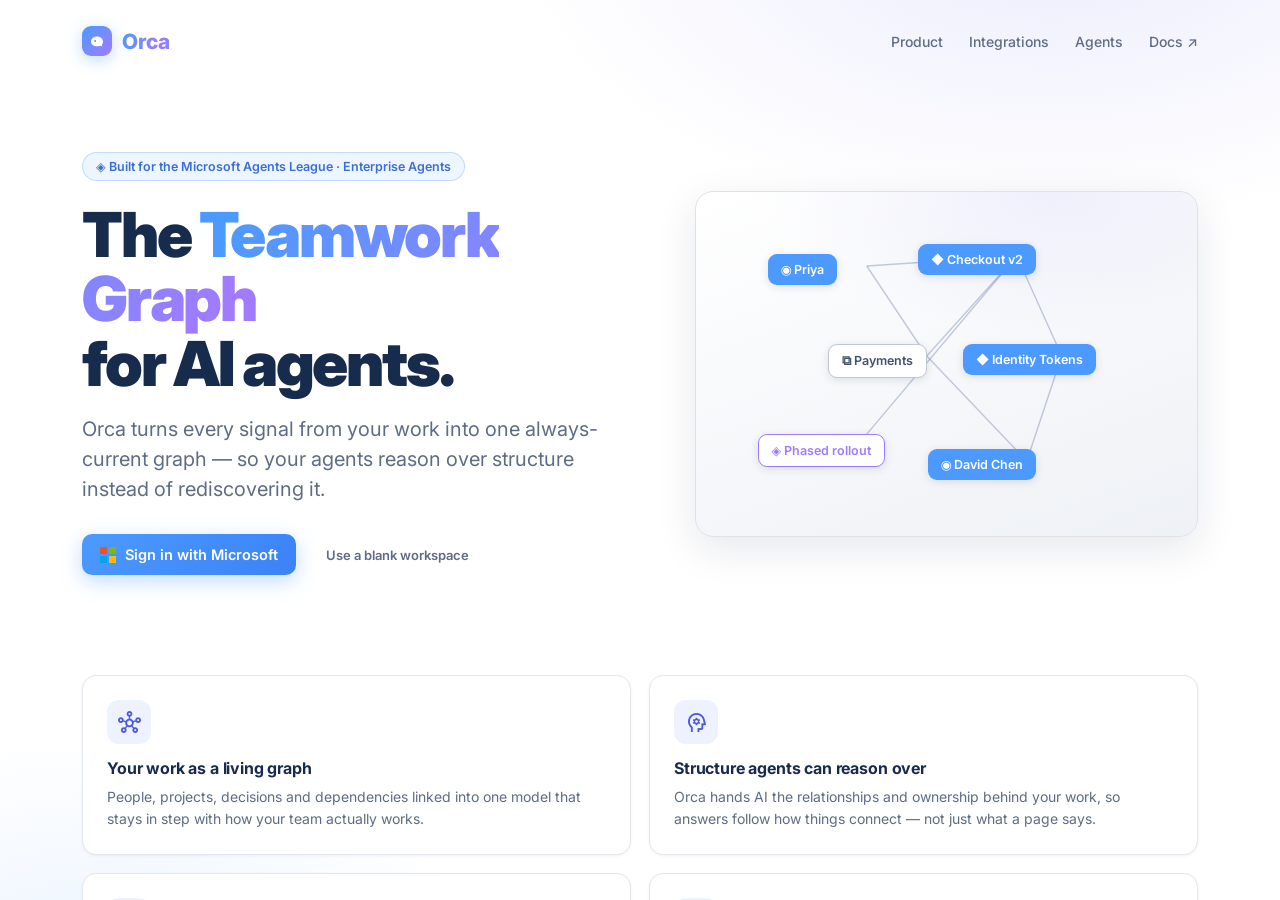
==== commit 8642bd66: "Fix hero edges disappearing: keep drawn state (animation-fill both)" ====
--- a/web/index.html
+++ b/web/index.html
@@ -10,7 +10,7 @@
   <link rel="preconnect" href="https://fonts.gstatic.com" crossorigin />
   <link href="https://fonts.googleapis.com/css2?family=Material+Symbols+Outlined:opsz,wght,FILL,GRAD@20..48,400,0,0&display=swap" rel="stylesheet" />
   <link href="https://fonts.googleapis.com/css2?family=Inter:wght@400;500;600;700;800;900&family=JetBrains+Mono:wght@500;600&display=swap" rel="stylesheet" />
-  <link rel="stylesheet" href="./styles.css?v=1781494547" />
+  <link rel="stylesheet" href="./styles.css?v=1781494907" />
 
   <!-- Graph + markdown libs (CDN, no build step). Order matters for fcose. -->
   <script src="https://cdn.jsdelivr.net/npm/cytoscape@3.30.2/dist/cytoscape.min.js"></script>
@@ -24,6 +24,6 @@
   <div id="app"></div>
   <!-- local/runtime config (git-ignored; not committed). Sets window.ORCA_MSAL_CLIENT_ID etc. -->
   <script src="./config.js"></script>
-  <script type="module" src="./app.js?v=1781494547"></script>
+  <script type="module" src="./app.js?v=1781494907"></script>
 </body>
 </html>
--- a/web/styles.css
+++ b/web/styles.css
@@ -821,3 +821,6 @@
 
 /* fix: keep mini-graph chips visible after entrance (earlier rule set opacity:0) */
 .mini-chip{ opacity: 1; }
+
+/* fix: edges must stay drawn after animating in (both = hidden before, drawn after) */
+.mini-link{ animation: linkDraw 1.1s ease both !important; }
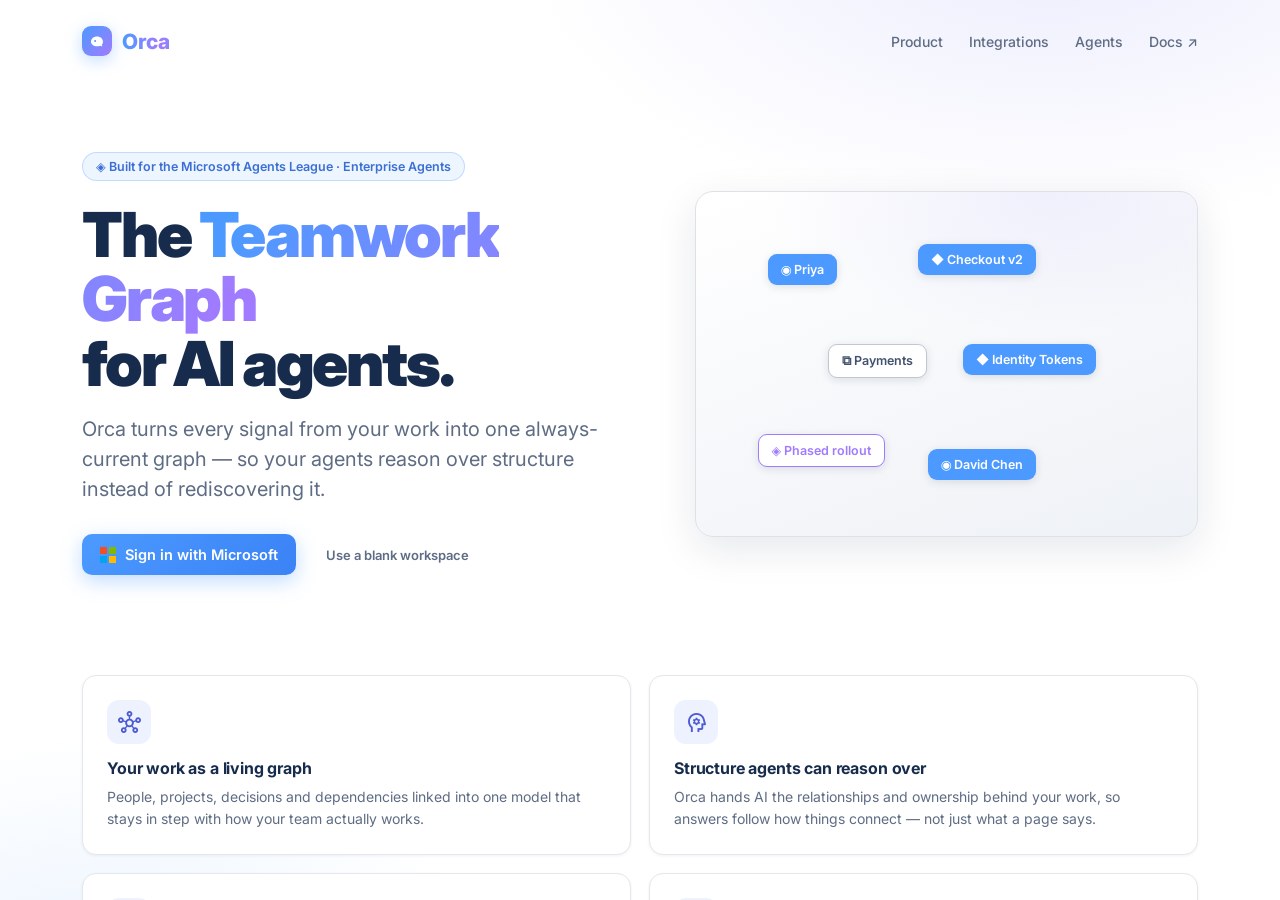
==== commit 5eb6547d: "Hero: flowing loop — node zoom then connect its edge, repeating in sync" ====
--- a/web/index.html
+++ b/web/index.html
@@ -10,7 +10,7 @@
   <link rel="preconnect" href="https://fonts.gstatic.com" crossorigin />
   <link href="https://fonts.googleapis.com/css2?family=Material+Symbols+Outlined:opsz,wght,FILL,GRAD@20..48,400,0,0&display=swap" rel="stylesheet" />
   <link href="https://fonts.googleapis.com/css2?family=Inter:wght@400;500;600;700;800;900&family=JetBrains+Mono:wght@500;600&display=swap" rel="stylesheet" />
-  <link rel="stylesheet" href="./styles.css?v=1781494907" />
+  <link rel="stylesheet" href="./styles.css?v=1781495470" />
 
   <!-- Graph + markdown libs (CDN, no build step). Order matters for fcose. -->
   <script src="https://cdn.jsdelivr.net/npm/cytoscape@3.30.2/dist/cytoscape.min.js"></script>
@@ -24,6 +24,6 @@
   <div id="app"></div>
   <!-- local/runtime config (git-ignored; not committed). Sets window.ORCA_MSAL_CLIENT_ID etc. -->
   <script src="./config.js"></script>
-  <script type="module" src="./app.js?v=1781494907"></script>
+  <script type="module" src="./app.js?v=1781495470"></script>
 </body>
 </html>
--- a/web/styles.css
+++ b/web/styles.css
@@ -824,3 +824,13 @@
 
 /* fix: edges must stay drawn after animating in (both = hidden before, drawn after) */
 .mini-link{ animation: linkDraw 1.1s ease both !important; }
+
+/* ===== Flowing loop: node zoom → edge connects → next → repeat ===== */
+.mini-chip{ opacity:1; animation: chipIn .55s cubic-bezier(.2,.8,.2,1) backwards, chipSpot var(--spot-dur,7s) ease-in-out infinite !important; }
+.mini-link{ stroke-dasharray:240; animation: linkPulse var(--spot-dur,7s) ease-in-out infinite both !important; }
+@keyframes linkPulse{
+  0%   { stroke-dashoffset:240; stroke:rgba(120,140,180,0.10); }
+  7%   { stroke-dashoffset:0;   stroke:rgba(76,154,255,0.95); stroke-width:2.6; }
+  18%  { stroke:rgba(120,140,180,0.42); stroke-width:1.6; }
+  100% { stroke-dashoffset:0;   stroke:rgba(120,140,180,0.42); }
+}
